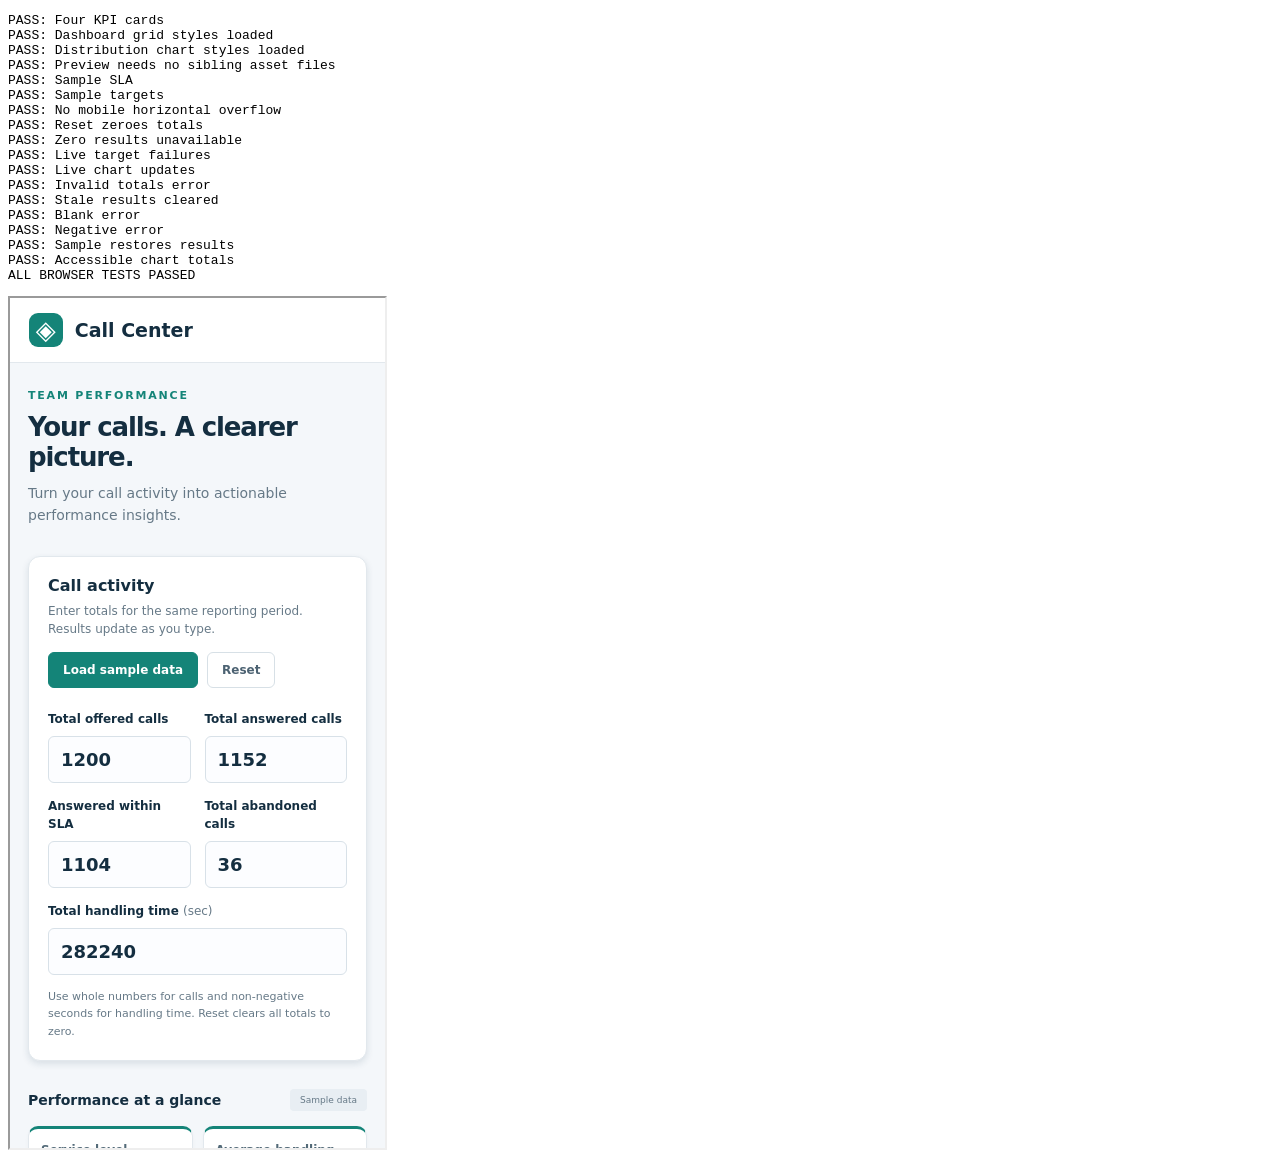
==== tests/browser.html @ 74cd288a "Add Call Center KPI Dashboard with standalone preview" ====
<!doctype html><html lang="en"><meta charset="utf-8"><title>Browser tests</title><body><pre id="results">Running</pre><iframe src="../index.html" title="Dashboard" style="width:375px;height:850px"></iframe><script>
document.querySelector('iframe').addEventListener('load',function(){
 const d=this.contentDocument, results=[];
 function check(c,m){if(!c)throw Error(m);results.push('PASS: '+m)}
 function edit(id,v){d.getElementById(id).value=v;d.getElementById(id).dispatchEvent(new Event('input',{bubbles:true}))}
 try{
 check(d.querySelectorAll('.kpi').length===4,'Four KPI cards');
 check(this.contentWindow.getComputedStyle(d.querySelector('.kpi-grid')).display==='grid','Dashboard grid styles loaded');
 check(this.contentWindow.getComputedStyle(d.getElementById('donut')).backgroundImage.includes('conic-gradient'),'Distribution chart styles loaded');
 check(d.querySelectorAll('script[src], link[rel="stylesheet"]').length===0,'Preview needs no sibling asset files');
 check(d.querySelector('.metric').textContent.includes('92.0'),'Sample SLA');
 check(d.querySelectorAll('.badge.good').length===3,'Sample targets');
 check(d.documentElement.scrollWidth<=375,'No mobile horizontal overflow');
 d.getElementById('reset').click();
 check([...d.querySelectorAll('input')].every(i=>i.value==='0'),'Reset zeroes totals');
 check(d.querySelectorAll('.badge.neutral').length===4,'Zero results unavailable');
 edit('offered',100);edit('answered',90);edit('withinSla',80);edit('abandoned',10);edit('handling',27000);
 check(d.querySelectorAll('.badge.bad').length===3,'Live target failures');
 check(d.querySelectorAll('.fill.miss').length===3,'Live chart updates');
 edit('answered',101);check(!d.getElementById('error').hidden,'Invalid totals error');
 check(d.querySelectorAll('.badge.neutral').length===4,'Stale results cleared');
 edit('offered','');check(!d.getElementById('error').hidden,'Blank error');
 edit('offered',-1);check(!d.getElementById('error').hidden,'Negative error');
 d.getElementById('sample').click();check(d.getElementById('error').hidden&&d.querySelectorAll('.badge.good').length===3,'Sample restores results');
 check(d.getElementById('donut').getAttribute('aria-label').includes('1,152 answered'),'Accessible chart totals');
 document.getElementById('results').textContent=results.join('\n')+'\nALL BROWSER TESTS PASSED';
 }catch(e){document.getElementById('results').textContent=results.join('\n')+'\nFAIL: '+e.message}
});
</script></body></html>
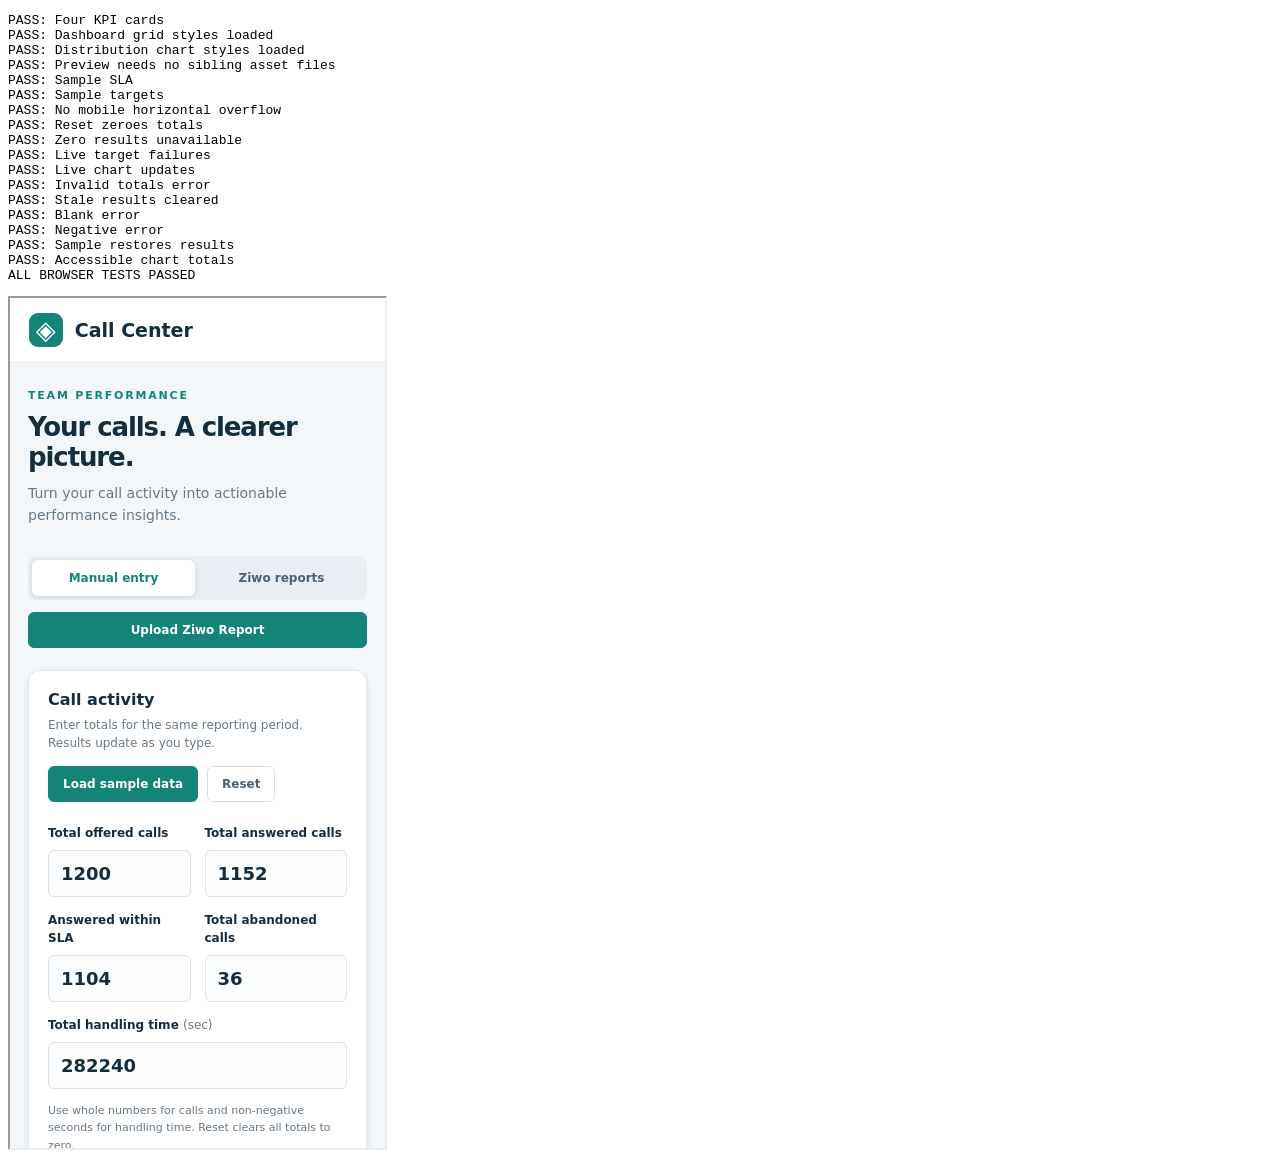
==== commit 26debcdd: "Add Ziwo report analytics, reconciliation, and management summaries" ====
--- a/tests/browser.html
+++ b/tests/browser.html
@@ -12,7 +12,7 @@
  check(d.querySelectorAll('.badge.good').length===3,'Sample targets');
  check(d.documentElement.scrollWidth<=375,'No mobile horizontal overflow');
  d.getElementById('reset').click();
- check([...d.querySelectorAll('input')].every(i=>i.value==='0'),'Reset zeroes totals');
+ check([...d.querySelectorAll('#activity input')].every(i=>i.value==='0'),'Reset zeroes totals');
  check(d.querySelectorAll('.badge.neutral').length===4,'Zero results unavailable');
  edit('offered',100);edit('answered',90);edit('withinSla',80);edit('abandoned',10);edit('handling',27000);
  check(d.querySelectorAll('.badge.bad').length===3,'Live target failures');
